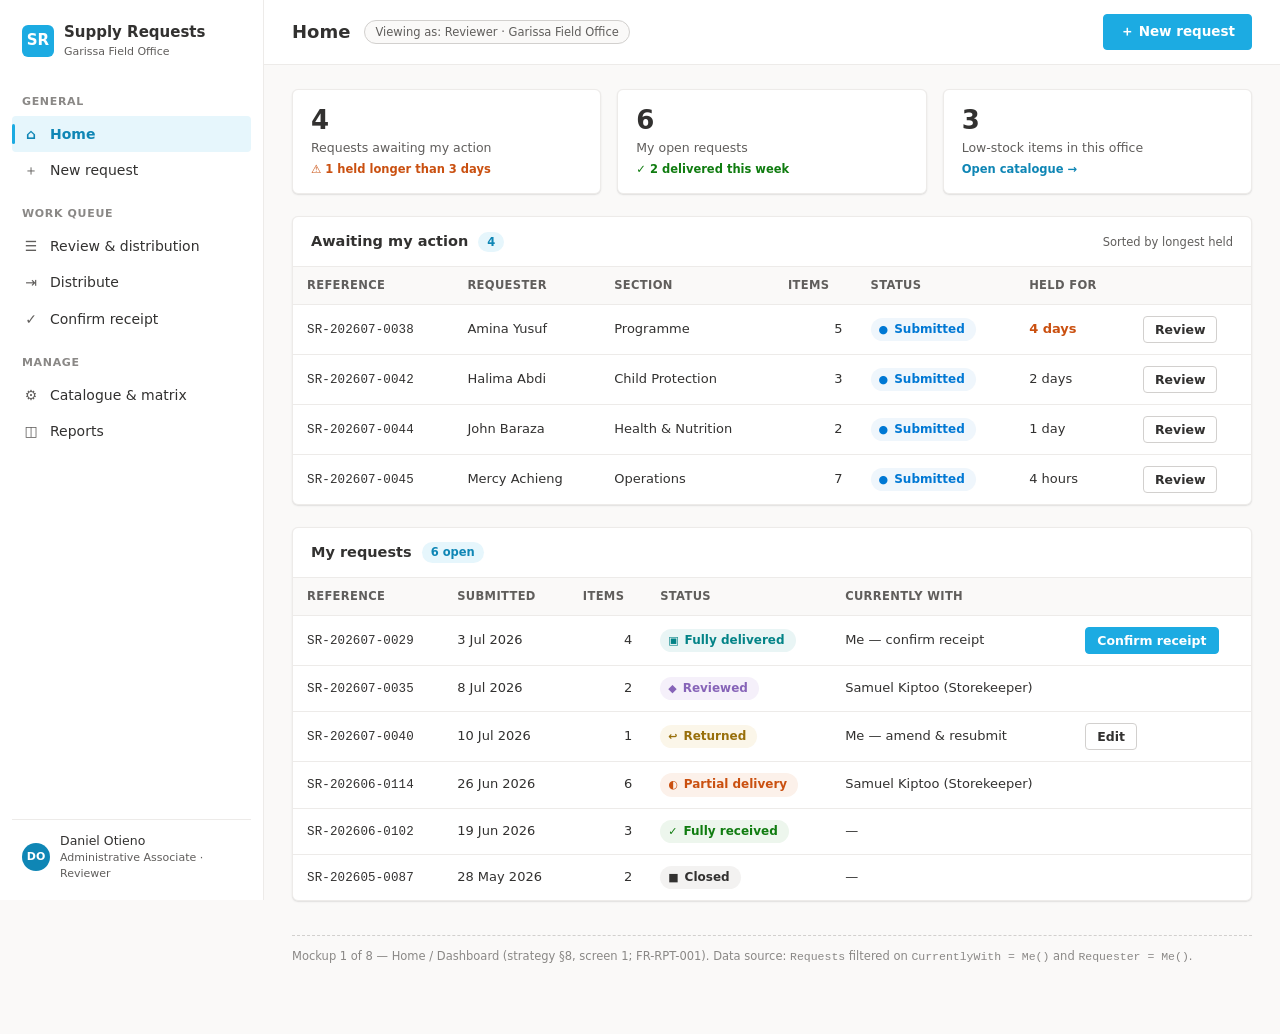
==== index.html @ c43b2843 "init" ====
<!DOCTYPE html>
<html lang="en">
<head>
<meta charset="UTF-8">
<meta name="viewport" content="width=device-width, initial-scale=1">
<title>Home — Supply Requests</title>
<link rel="stylesheet" href="styles.css">
</head>
<body>
<div class="shell">

  <aside class="nav" aria-label="Main navigation">
    <div class="brand">
      <div class="brand-mark" aria-hidden="true">SR</div>
      <div class="brand-name">Supply Requests<small>Garissa Field Office</small></div>
    </div>
    <div class="nav-group">
      <div class="nav-label">General</div>
      <a class="item" href="index.html" aria-current="page"><span class="glyph">⌂</span> Home</a>
      <a class="item" href="new-request.html"><span class="glyph">＋</span> New request</a>
    </div>
    <div class="nav-group">
      <div class="nav-label">Work queue</div>
      <a class="item" href="review.html"><span class="glyph">☰</span> Review &amp; distribution</a>
      <a class="item" href="distribute.html"><span class="glyph">⇥</span> Distribute</a>
      <a class="item" href="receipt.html"><span class="glyph">✓</span> Confirm receipt</a>
    </div>
    <div class="nav-group">
      <div class="nav-label">Manage</div>
      <a class="item" href="admin.html"><span class="glyph">⚙</span> Catalogue &amp; matrix</a>
      <a class="item" href="reports.html"><span class="glyph">◫</span> Reports</a>
    </div>
    <div class="nav-user">
      <div class="avatar" aria-hidden="true">DO</div>
      <div class="who">Daniel Otieno<small>Administrative Associate · Reviewer</small></div>
    </div>
  </aside>

  <main class="main">
    <div class="topbar">
      <h1>Home</h1>
      <span class="persona">Viewing as: Reviewer · Garissa Field Office</span>
      <span class="spacer"></span>
      <a class="btn btn-primary" href="new-request.html">＋ New request</a>
    </div>

    <div class="content">

      <!-- Role tiles -->
      <div class="grid-3" style="margin-bottom:22px">
        <div class="card tile">
          <span class="t-num">4</span>
          <span class="t-cap">Requests awaiting my action</span>
          <span class="t-flag" style="color:var(--st-partial)">⚠ 1 held longer than 3 days</span>
        </div>
        <div class="card tile">
          <span class="t-num">6</span>
          <span class="t-cap">My open requests</span>
          <span class="t-flag" style="color:var(--st-received)">✓ 2 delivered this week</span>
        </div>
        <div class="card tile">
          <span class="t-num">3</span>
          <span class="t-cap">Low-stock items in this office</span>
          <span class="t-flag"><a href="admin.html">Open catalogue →</a></span>
        </div>
      </div>

      <!-- Awaiting my action -->
      <section class="card" style="margin-bottom:22px">
        <div class="card-head">
          <h2>Awaiting my action</h2>
          <span class="count">4</span>
          <span class="spacer" style="flex:1"></span>
          <span style="font-size:11.5px;color:var(--ink-2)">Sorted by longest held</span>
        </div>
        <div class="card-body flush" style="overflow-x:auto">
          <table class="table">
            <thead>
              <tr>
                <th>Reference</th><th>Requester</th><th>Section</th><th>Items</th>
                <th>Status</th><th>Held for</th><th></th>
              </tr>
            </thead>
            <tbody>
              <tr class="row-link">
                <td><a class="ref" href="request-detail.html">SR-202607-0038</a></td>
                <td>Amina Yusuf</td><td>Programme</td><td class="num">5</td>
                <td><span class="badge b-submitted"><span class="i">●</span> Submitted</span></td>
                <td style="color:var(--st-partial);font-weight:600">4 days</td>
                <td><a class="btn btn-sm" href="review.html">Review</a></td>
              </tr>
              <tr class="row-link">
                <td><a class="ref" href="request-detail.html">SR-202607-0042</a></td>
                <td>Halima Abdi</td><td>Child Protection</td><td class="num">3</td>
                <td><span class="badge b-submitted"><span class="i">●</span> Submitted</span></td>
                <td>2 days</td>
                <td><a class="btn btn-sm" href="review.html">Review</a></td>
              </tr>
              <tr class="row-link">
                <td><a class="ref" href="request-detail.html">SR-202607-0044</a></td>
                <td>John Baraza</td><td>Health &amp; Nutrition</td><td class="num">2</td>
                <td><span class="badge b-submitted"><span class="i">●</span> Submitted</span></td>
                <td>1 day</td>
                <td><a class="btn btn-sm" href="review.html">Review</a></td>
              </tr>
              <tr class="row-link">
                <td><a class="ref" href="request-detail.html">SR-202607-0045</a></td>
                <td>Mercy Achieng</td><td>Operations</td><td class="num">7</td>
                <td><span class="badge b-submitted"><span class="i">●</span> Submitted</span></td>
                <td>4 hours</td>
                <td><a class="btn btn-sm" href="review.html">Review</a></td>
              </tr>
            </tbody>
          </table>
        </div>
      </section>

      <!-- My requests -->
      <section class="card">
        <div class="card-head">
          <h2>My requests</h2>
          <span class="count">6 open</span>
        </div>
        <div class="card-body flush" style="overflow-x:auto">
          <table class="table">
            <thead>
              <tr>
                <th>Reference</th><th>Submitted</th><th>Items</th>
                <th>Status</th><th>Currently with</th><th></th>
              </tr>
            </thead>
            <tbody>
              <tr class="row-link">
                <td><a class="ref" href="request-detail.html">SR-202607-0029</a></td>
                <td>3 Jul 2026</td><td class="num">4</td>
                <td><span class="badge b-delivered"><span class="i">▣</span> Fully delivered</span></td>
                <td>Me — confirm receipt</td>
                <td><a class="btn btn-sm btn-primary" href="receipt.html">Confirm receipt</a></td>
              </tr>
              <tr class="row-link">
                <td><a class="ref" href="request-detail.html">SR-202607-0035</a></td>
                <td>8 Jul 2026</td><td class="num">2</td>
                <td><span class="badge b-reviewed"><span class="i">◆</span> Reviewed</span></td>
                <td>Samuel Kiptoo (Storekeeper)</td>
                <td></td>
              </tr>
              <tr class="row-link">
                <td><a class="ref" href="request-detail.html">SR-202607-0040</a></td>
                <td>10 Jul 2026</td><td class="num">1</td>
                <td><span class="badge b-returned"><span class="i">↩</span> Returned</span></td>
                <td>Me — amend &amp; resubmit</td>
                <td><a class="btn btn-sm" href="new-request.html">Edit</a></td>
              </tr>
              <tr class="row-link">
                <td><a class="ref" href="request-detail.html">SR-202606-0114</a></td>
                <td>26 Jun 2026</td><td class="num">6</td>
                <td><span class="badge b-partial"><span class="i">◐</span> Partial delivery</span></td>
                <td>Samuel Kiptoo (Storekeeper)</td>
                <td></td>
              </tr>
              <tr class="row-link">
                <td><a class="ref" href="request-detail.html">SR-202606-0102</a></td>
                <td>19 Jun 2026</td><td class="num">3</td>
                <td><span class="badge b-received"><span class="i">✓</span> Fully received</span></td>
                <td>—</td>
                <td></td>
              </tr>
              <tr class="row-link">
                <td><a class="ref" href="request-detail.html">SR-202605-0087</a></td>
                <td>28 May 2026</td><td class="num">2</td>
                <td><span class="badge b-closed"><span class="i">■</span> Closed</span></td>
                <td>—</td>
                <td></td>
              </tr>
            </tbody>
          </table>
        </div>
      </section>

      <p class="mock-note">
        Mockup 1 of 8 — Home / Dashboard (strategy §8, screen 1; FR-RPT-001).
        Data source: <span class="k">Requests</span> filtered on <span class="k">CurrentlyWith = Me()</span> and <span class="k">Requester = Me()</span>.
      </p>
    </div>
  </main>
</div>
</body>
</html>
---- styles.css ----
/* ============================================================
   Office Supply Request & Approval Workflow — UI mockups
   Design language: Microsoft Fluent 2 (FR-UI-001)
   Brand accent: UNICEF cyan
   ============================================================ */

:root {
  /* Brand + Fluent neutrals */
  --brand: #1CABE2;          /* UNICEF cyan */
  --brand-dark: #0F86B5;
  --brand-tint: #E6F6FC;
  --canvas: #FAF9F8;
  --surface: #FFFFFF;
  --ink: #323130;
  --ink-2: #605E5C;
  --ink-3: #8A8886;
  --line: #EDEBE9;
  --line-strong: #D2D0CE;
  --focus: #1CABE2;

  /* Status colours (always paired with icon + label — FR-UI-003) */
  --st-draft: #605E5C;       --st-draft-bg: #F3F2F1;
  --st-submitted: #0078D4;   --st-submitted-bg: #EFF6FC;
  --st-reviewed: #8764B8;    --st-reviewed-bg: #F5F0FA;
  --st-partial: #CA5010;     --st-partial-bg: #FCF1EA;
  --st-delivered: #038387;   --st-delivered-bg: #E9F5F5;
  --st-received: #107C10;    --st-received-bg: #EDF6ED;
  --st-closed: #323130;      --st-closed-bg: #F3F2F1;
  --st-returned: #986F0B;    --st-returned-bg: #FBF6E9;
  --st-rejected: #A4262C;    --st-rejected-bg: #FAEEEF;

  --shadow-2: 0 1px 2px rgba(0,0,0,.08), 0 0.5px 1px rgba(0,0,0,.06);
  --shadow-8: 0 4px 14px rgba(0,0,0,.10);
  --radius: 4px;

  --font: "Segoe UI Variable Text", "Segoe UI", -apple-system, system-ui, sans-serif;
  --mono: "Cascadia Code", Consolas, "Courier New", monospace;
}

* { box-sizing: border-box; }
html, body { margin: 0; }
body {
  font-family: var(--font);
  font-size: 14px;
  line-height: 1.45;
  color: var(--ink);
  background: var(--canvas);
}
a { color: var(--brand-dark); text-decoration: none; }
a:hover { text-decoration: underline; }

:focus-visible { outline: 2px solid var(--focus); outline-offset: 2px; border-radius: 2px; }

@media (prefers-reduced-motion: reduce) {
  *, *::before, *::after { animation: none !important; transition: none !important; }
}

/* ---------- App shell ---------- */
.shell { display: grid; grid-template-columns: 264px 1fr; min-height: 100vh; }

.nav {
  background: var(--surface);
  border-right: 1px solid var(--line);
  padding: 16px 12px;
  display: flex; flex-direction: column; gap: 4px;
  position: sticky; top: 0; height: 100vh;
}
.brand {
  display: flex; align-items: center; gap: 10px;
  padding: 6px 10px 16px;
}
.brand-mark {
  width: 32px; height: 32px; border-radius: 6px; flex: none;
  background: var(--brand);
  color: #fff; font-weight: 700; font-size: 15px;
  display: grid; place-items: center;
}
.brand-name { font-weight: 600; font-size: 15px; }
.brand-name small { display: block; font-weight: 400; font-size: 11px; color: var(--ink-2); }

.nav-group { margin-top: 14px; }
.nav-label {
  font-size: 11px; font-weight: 600; letter-spacing: .06em; text-transform: uppercase;
  color: var(--ink-3); padding: 0 10px 6px;
}
.nav a.item {
  display: flex; align-items: center; gap: 10px;
  padding: 8px 10px; border-radius: var(--radius);
  color: var(--ink); font-weight: 400;
}
.nav a.item:hover { background: var(--canvas); text-decoration: none; }
.nav a.item[aria-current="page"] {
  background: var(--brand-tint); color: var(--brand-dark); font-weight: 600;
  position: relative;
}
.nav a.item[aria-current="page"]::before {
  content: ""; position: absolute; left: 0; top: 8px; bottom: 8px;
  width: 3px; border-radius: 2px; background: var(--brand);
}
.nav .glyph { width: 18px; text-align: center; flex: none; color: var(--ink-2); }
.nav a.item[aria-current="page"] .glyph { color: var(--brand-dark); }

.nav-user {
  margin-top: auto; display: flex; gap: 10px; align-items: center;
  border-top: 1px solid var(--line); padding: 12px 10px 2px;
}
.nav-user .who { font-size: 12.5px; }
.nav-user .who small { display: block; color: var(--ink-2); font-size: 11px; }

/* ---------- Top bar ---------- */
.main { min-width: 0; }
.topbar {
  display: flex; align-items: center; gap: 14px;
  padding: 14px 28px; background: var(--surface);
  border-bottom: 1px solid var(--line);
  position: sticky; top: 0; z-index: 5;
}
.topbar h1 { font-size: 18px; font-weight: 600; margin: 0; }
.persona {
  font-size: 11.5px; color: var(--ink-2);
  border: 1px solid var(--line-strong); border-radius: 999px;
  padding: 3px 10px; background: var(--canvas);
}
.topbar .spacer { flex: 1; }

.content { padding: 24px 28px 56px; max-width: 1180px; }

/* ---------- Buttons ---------- */
.btn {
  display: inline-flex; align-items: center; gap: 7px;
  font: 600 13.5px var(--font);
  border-radius: var(--radius); padding: 8px 16px;
  border: 1px solid var(--line-strong); background: var(--surface); color: var(--ink);
  cursor: pointer;
}
.btn:hover { background: var(--canvas); }
.btn-primary { background: var(--brand); border-color: var(--brand); color: #fff; }
.btn-primary:hover { background: var(--brand-dark); border-color: var(--brand-dark); }
.btn-danger-quiet { color: var(--st-rejected); }
.btn-sm { padding: 5px 11px; font-size: 12.5px; }

/* ---------- Cards, panels ---------- */
.card {
  background: var(--surface); border: 1px solid var(--line);
  border-radius: 6px; box-shadow: var(--shadow-2);
}
.card-head {
  display: flex; align-items: center; gap: 10px;
  padding: 14px 18px; border-bottom: 1px solid var(--line);
}
.card-head h2 { font-size: 14.5px; font-weight: 600; margin: 0; }
.card-head .count {
  font-size: 11.5px; font-weight: 600; color: var(--brand-dark);
  background: var(--brand-tint); border-radius: 999px; padding: 2px 9px;
}
.card-body { padding: 18px; }
.card-body.flush { padding: 0; }

.grid-2 { display: grid; grid-template-columns: 1fr 1fr; gap: 20px; }
.grid-3 { display: grid; grid-template-columns: repeat(3, 1fr); gap: 16px; }

/* ---------- Status badges (colour + icon + label) ---------- */
.badge {
  display: inline-flex; align-items: center; gap: 6px;
  font-size: 12px; font-weight: 600;
  border-radius: 999px; padding: 3px 11px 3px 8px;
  white-space: nowrap;
}
.badge .i { font-size: 11px; line-height: 1; }
.b-draft     { color: var(--st-draft);     background: var(--st-draft-bg); }
.b-submitted { color: var(--st-submitted); background: var(--st-submitted-bg); }
.b-reviewed  { color: var(--st-reviewed);  background: var(--st-reviewed-bg); }
.b-partial   { color: var(--st-partial);   background: var(--st-partial-bg); }
.b-delivered { color: var(--st-delivered); background: var(--st-delivered-bg); }
.b-received  { color: var(--st-received);  background: var(--st-received-bg); }
.b-closed    { color: var(--st-closed);    background: var(--st-closed-bg); }
.b-returned  { color: var(--st-returned);  background: var(--st-returned-bg); }
.b-rejected  { color: var(--st-rejected);  background: var(--st-rejected-bg); }

.ref { font-family: var(--mono); font-size: 12.5px; color: var(--ink); letter-spacing: .01em; }

/* ---------- People chips ---------- */
.avatar {
  width: 28px; height: 28px; border-radius: 50%; flex: none;
  display: grid; place-items: center;
  font-size: 11px; font-weight: 700; color: #fff;
  background: var(--brand-dark);
}
.avatar.alt { background: #8764B8; }
.avatar.alt2 { background: #038387; }
.avatar.alt3 { background: #CA5010; }
.chip {
  display: inline-flex; align-items: center; gap: 9px;
  border: 1px solid var(--line); border-radius: 999px;
  background: var(--surface); padding: 4px 14px 4px 5px;
}
.chip .who { font-size: 12.5px; font-weight: 600; }
.chip .who small { display: block; font-weight: 400; font-size: 11px; color: var(--ink-2); }
.chip .held {
  font-size: 11px; font-weight: 600; color: var(--st-partial);
  border-left: 1px solid var(--line); padding-left: 10px; margin-left: 2px;
}

/* ---------- Tables ---------- */
.table { width: 100%; border-collapse: collapse; font-size: 13px; }
.table th {
  text-align: left; font-size: 11.5px; font-weight: 600; color: var(--ink-2);
  letter-spacing: .03em; text-transform: uppercase;
  padding: 10px 14px; border-bottom: 1px solid var(--line);
  background: var(--canvas);
}
.table td { padding: 11px 14px; border-bottom: 1px solid var(--line); vertical-align: middle; }
.table tr:last-child td { border-bottom: 0; }
.table tr.row-link:hover td { background: var(--brand-tint); cursor: pointer; }
.table .num { text-align: right; font-variant-numeric: tabular-nums; }
.table th.num { text-align: right; }

/* ---------- Forms ---------- */
.field { display: flex; flex-direction: column; gap: 5px; margin-bottom: 16px; }
.field label { font-size: 12.5px; font-weight: 600; }
.field .hint { font-size: 11.5px; color: var(--ink-2); font-weight: 400; }
.input, .select, textarea.input {
  font: 400 13.5px var(--font); color: var(--ink);
  border: 1px solid var(--line-strong); border-radius: var(--radius);
  padding: 8px 10px; background: var(--surface); width: 100%;
}
.input:focus, .select:focus, textarea.input:focus {
  outline: none; border-color: var(--brand); box-shadow: 0 0 0 1px var(--brand);
}
.qty { width: 84px; text-align: right; }
.req { color: var(--st-rejected); }

/* ---------- Journey rail (signature element) ---------- */
.journey { display: flex; align-items: flex-start; padding: 22px 6px 8px; }
.leg { flex: 1; display: flex; flex-direction: column; align-items: center; position: relative; min-width: 0; }
.leg::before, .leg::after {
  content: ""; position: absolute; top: 13px; height: 2px; width: 50%;
  background: var(--line-strong);
}
.leg::before { left: 0; }
.leg::after { right: 0; }
.leg:first-child::before, .leg:last-child::after { display: none; }
.leg.done::before, .leg.done::after,
.leg.now::before { background: var(--brand); }

.leg .dot {
  width: 28px; height: 28px; border-radius: 50%; z-index: 1;
  display: grid; place-items: center;
  font-size: 13px; font-weight: 700;
  background: var(--surface); border: 2px solid var(--line-strong); color: var(--ink-3);
}
.leg.done .dot { background: var(--brand); border-color: var(--brand); color: #fff; }
.leg.now .dot { border-color: var(--brand); color: var(--brand-dark); box-shadow: 0 0 0 5px var(--brand-tint); }
.leg .lbl { margin-top: 9px; font-size: 12px; font-weight: 600; text-align: center; }
.leg .sub { font-size: 11px; color: var(--ink-2); text-align: center; }
.leg.todo .lbl { color: var(--ink-3); font-weight: 400; }

/* Skipped stage — per-office configurable Approver (§5.1) */
.leg.skip::before, .leg.skip::after {
  background: none;
  border-top: 2px dashed var(--line-strong);
  height: 0;
}
.leg.skip .dot { border-style: dashed; background: var(--canvas); }
.leg.skip .lbl { color: var(--ink-3); font-weight: 400; text-decoration: line-through; }
.leg.skip .sub { font-style: italic; }

/* ---------- CSS-only tabs ---------- */
.tabs { margin-top: 22px; }
.tabs > input { position: absolute; opacity: 0; pointer-events: none; }
.tab-list { display: flex; gap: 2px; border-bottom: 1px solid var(--line); }
.tab-list label {
  font-size: 13.5px; font-weight: 600; color: var(--ink-2);
  padding: 9px 16px; cursor: pointer; border-radius: 4px 4px 0 0;
  border-bottom: 2px solid transparent; margin-bottom: -1px;
}
.tab-list label:hover { background: var(--canvas); color: var(--ink); }
.tab-panel { display: none; padding: 18px 2px; }
#tab-1:checked ~ .tab-list label[for="tab-1"],
#tab-2:checked ~ .tab-list label[for="tab-2"],
#tab-3:checked ~ .tab-list label[for="tab-3"] {
  color: var(--brand-dark); border-bottom-color: var(--brand);
}
#tab-1:checked ~ .panel-1, #tab-2:checked ~ .panel-2, #tab-3:checked ~ .panel-3 { display: block; }
#tab-1:focus-visible ~ .tab-list label[for="tab-1"],
#tab-2:focus-visible ~ .tab-list label[for="tab-2"],
#tab-3:focus-visible ~ .tab-list label[for="tab-3"] { outline: 2px solid var(--focus); outline-offset: -2px; }

/* ---------- Timeline ---------- */
.timeline { list-style: none; margin: 0; padding: 4px 0 0; }
.timeline li { display: flex; gap: 14px; position: relative; padding-bottom: 22px; }
.timeline li::before {
  content: ""; position: absolute; left: 13px; top: 30px; bottom: 2px;
  width: 2px; background: var(--line);
}
.timeline li:last-child::before { display: none; }
.t-dot {
  width: 28px; height: 28px; border-radius: 50%; flex: none; z-index: 1;
  display: grid; place-items: center; font-size: 12px;
  background: var(--brand-tint); color: var(--brand-dark); border: 1px solid var(--line);
}
.t-body .t-title { font-weight: 600; font-size: 13px; }
.t-body .t-meta { font-size: 11.5px; color: var(--ink-2); margin-top: 1px; }
.t-body .t-note {
  margin-top: 7px; font-size: 12.5px; color: var(--ink);
  background: var(--canvas); border: 1px solid var(--line);
  border-radius: var(--radius); padding: 8px 12px; max-width: 560px;
}

/* ---------- Dashboard tiles ---------- */
.tile { padding: 16px 18px; display: flex; flex-direction: column; gap: 4px; }
.tile .t-num { font-size: 26px; font-weight: 700; line-height: 1.1; }
.tile .t-cap { font-size: 12.5px; color: var(--ink-2); }
.tile .t-flag { font-size: 11.5px; font-weight: 600; }

/* ---------- Callouts ---------- */
.callout {
  display: flex; gap: 10px; align-items: flex-start;
  border: 1px solid var(--line); border-left: 3px solid var(--brand);
  background: var(--brand-tint); border-radius: var(--radius);
  padding: 10px 14px; font-size: 12.5px; margin: 14px 0;
}
.callout.warn { border-left-color: var(--st-partial); background: var(--st-partial-bg); }
.callout.good { border-left-color: var(--st-received); background: var(--st-received-bg); }

.stock-ok  { color: var(--st-received); font-weight: 600; font-size: 12px; }
.stock-low { color: var(--st-partial);  font-weight: 600; font-size: 12px; }
.stock-out { color: var(--st-rejected); font-weight: 600; font-size: 12px; }
.stock-lend { color: var(--st-reviewed); font-weight: 600; font-size: 12px; }

/* ---------- Page footer note ---------- */
.mock-note {
  margin-top: 34px; font-size: 11.5px; color: var(--ink-3);
  border-top: 1px dashed var(--line-strong); padding-top: 12px;
}
.mock-note .k { font-family: var(--mono); }

/* ---------- Responsive ---------- */
@media (max-width: 900px) {
  .shell { grid-template-columns: 1fr; }
  .nav {
    position: static; height: auto; flex-direction: row; flex-wrap: wrap;
    align-items: center; border-right: 0; border-bottom: 1px solid var(--line);
  }
  .nav-group { margin-top: 0; display: flex; }
  .nav-label { display: none; }
  .nav-user { margin: 0 0 0 auto; border-top: 0; padding: 0 6px; }
  .grid-2, .grid-3 { grid-template-columns: 1fr; }
  .content { padding: 18px 14px 48px; }
  .topbar { padding: 12px 14px; flex-wrap: wrap; }
  .journey { flex-wrap: wrap; row-gap: 18px; }
  .leg { flex: 1 1 30%; }
}
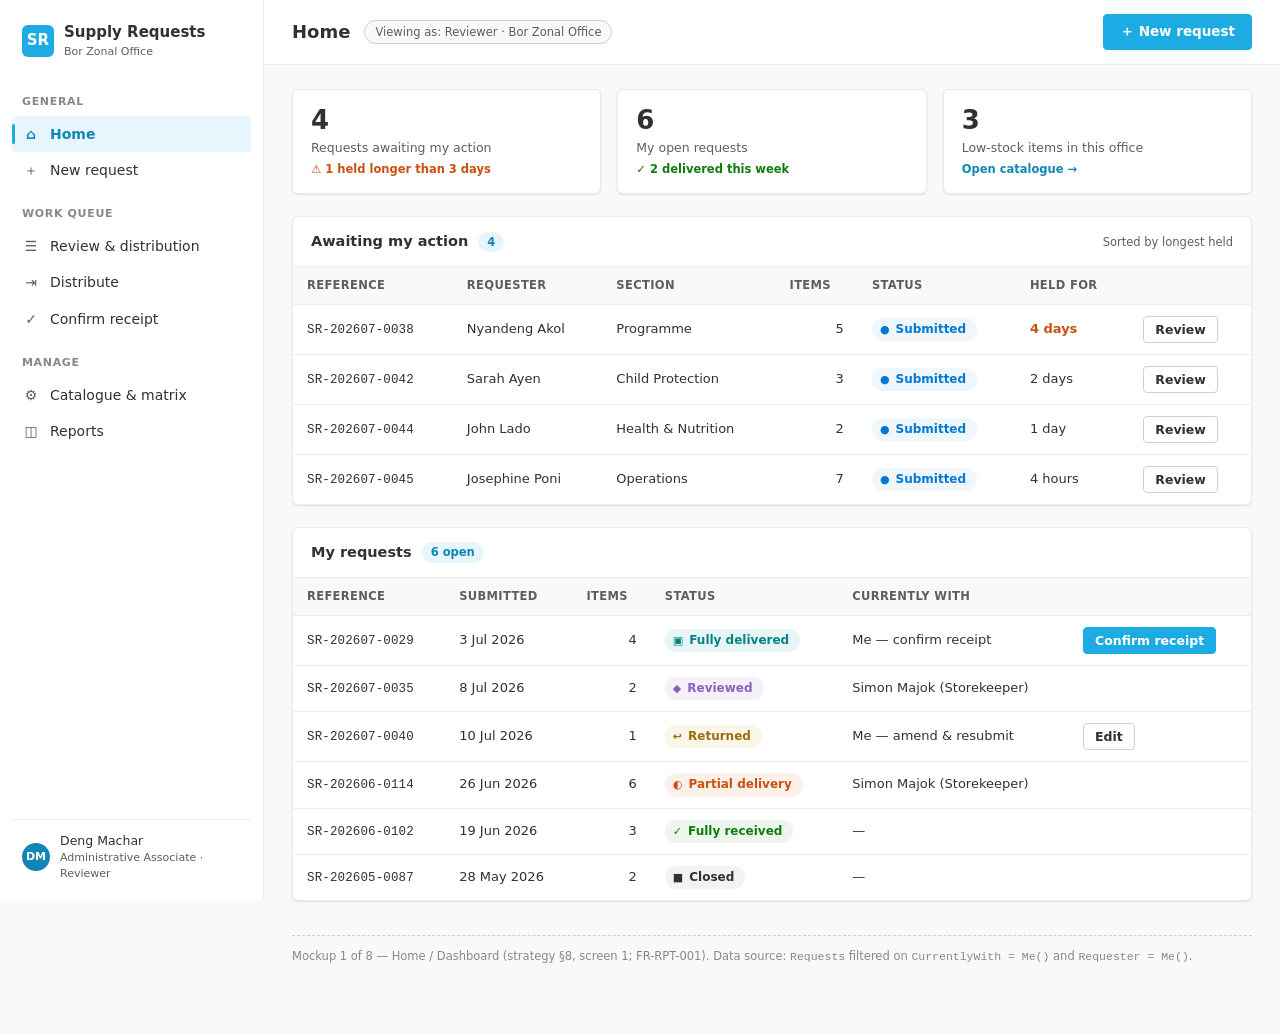
==== commit 982c00d9: "Relocate South Sudan office model Updated the mock UI, schema, and seed data from the Kenya/Garissa " ====
--- a/index.html
+++ b/index.html
@@ -12,7 +12,7 @@
   <aside class="nav" aria-label="Main navigation">
     <div class="brand">
       <div class="brand-mark" aria-hidden="true">SR</div>
-      <div class="brand-name">Supply Requests<small>Garissa Field Office</small></div>
+      <div class="brand-name">Supply Requests<small>Bor Zonal Office</small></div>
     </div>
     <div class="nav-group">
       <div class="nav-label">General</div>
@@ -31,15 +31,15 @@
       <a class="item" href="reports.html"><span class="glyph">◫</span> Reports</a>
     </div>
     <div class="nav-user">
-      <div class="avatar" aria-hidden="true">DO</div>
-      <div class="who">Daniel Otieno<small>Administrative Associate · Reviewer</small></div>
+      <div class="avatar" aria-hidden="true">DM</div>
+      <div class="who">Deng Machar<small>Administrative Associate · Reviewer</small></div>
     </div>
   </aside>
 
   <main class="main">
     <div class="topbar">
       <h1>Home</h1>
-      <span class="persona">Viewing as: Reviewer · Garissa Field Office</span>
+      <span class="persona">Viewing as: Reviewer · Bor Zonal Office</span>
       <span class="spacer"></span>
       <a class="btn btn-primary" href="new-request.html">＋ New request</a>
     </div>
@@ -84,28 +84,28 @@
             <tbody>
               <tr class="row-link">
                 <td><a class="ref" href="request-detail.html">SR-202607-0038</a></td>
-                <td>Amina Yusuf</td><td>Programme</td><td class="num">5</td>
+                <td>Nyandeng Akol</td><td>Programme</td><td class="num">5</td>
                 <td><span class="badge b-submitted"><span class="i">●</span> Submitted</span></td>
                 <td style="color:var(--st-partial);font-weight:600">4 days</td>
                 <td><a class="btn btn-sm" href="review.html">Review</a></td>
               </tr>
               <tr class="row-link">
                 <td><a class="ref" href="request-detail.html">SR-202607-0042</a></td>
-                <td>Halima Abdi</td><td>Child Protection</td><td class="num">3</td>
+                <td>Sarah Ayen</td><td>Child Protection</td><td class="num">3</td>
                 <td><span class="badge b-submitted"><span class="i">●</span> Submitted</span></td>
                 <td>2 days</td>
                 <td><a class="btn btn-sm" href="review.html">Review</a></td>
               </tr>
               <tr class="row-link">
                 <td><a class="ref" href="request-detail.html">SR-202607-0044</a></td>
-                <td>John Baraza</td><td>Health &amp; Nutrition</td><td class="num">2</td>
+                <td>John Lado</td><td>Health &amp; Nutrition</td><td class="num">2</td>
                 <td><span class="badge b-submitted"><span class="i">●</span> Submitted</span></td>
                 <td>1 day</td>
                 <td><a class="btn btn-sm" href="review.html">Review</a></td>
               </tr>
               <tr class="row-link">
                 <td><a class="ref" href="request-detail.html">SR-202607-0045</a></td>
-                <td>Mercy Achieng</td><td>Operations</td><td class="num">7</td>
+                <td>Josephine Poni</td><td>Operations</td><td class="num">7</td>
                 <td><span class="badge b-submitted"><span class="i">●</span> Submitted</span></td>
                 <td>4 hours</td>
                 <td><a class="btn btn-sm" href="review.html">Review</a></td>
@@ -141,7 +141,7 @@
                 <td><a class="ref" href="request-detail.html">SR-202607-0035</a></td>
                 <td>8 Jul 2026</td><td class="num">2</td>
                 <td><span class="badge b-reviewed"><span class="i">◆</span> Reviewed</span></td>
-                <td>Samuel Kiptoo (Storekeeper)</td>
+                <td>Simon Majok (Storekeeper)</td>
                 <td></td>
               </tr>
               <tr class="row-link">
@@ -155,7 +155,7 @@
                 <td><a class="ref" href="request-detail.html">SR-202606-0114</a></td>
                 <td>26 Jun 2026</td><td class="num">6</td>
                 <td><span class="badge b-partial"><span class="i">◐</span> Partial delivery</span></td>
-                <td>Samuel Kiptoo (Storekeeper)</td>
+                <td>Simon Majok (Storekeeper)</td>
                 <td></td>
               </tr>
               <tr class="row-link">
